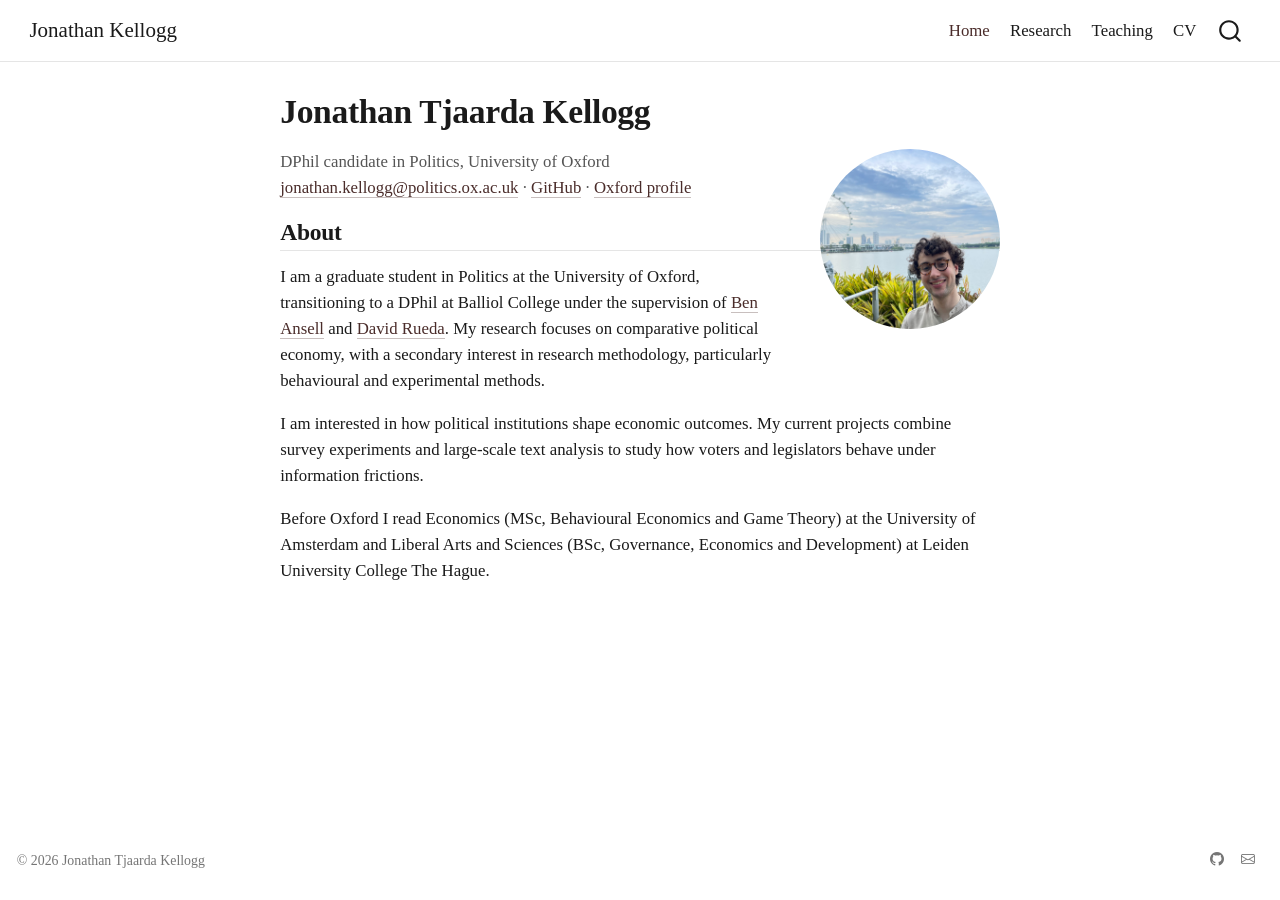
==== docs/index.html @ cf59296a "Academic website" ====
<!DOCTYPE html>
<html xmlns="http://www.w3.org/1999/xhtml" lang="en" xml:lang="en"><head>

<meta charset="utf-8">
<meta name="generator" content="quarto-1.9.38">

<meta name="viewport" content="width=device-width, initial-scale=1.0, user-scalable=yes">


<title>Jonathan Tjaarda Kellogg – Jonathan Kellogg</title>
<style>
/* Default styles provided by pandoc.
** See https://pandoc.org/MANUAL.html#variables-for-html for config info.
*/
code{white-space: pre-wrap;}
span.smallcaps{font-variant: small-caps;}
div.columns{display: flex; gap: min(4vw, 1.5em);}
div.column{flex: auto; overflow-x: auto;}
div.hanging-indent{margin-left: 1.5em; text-indent: -1.5em;}
ul.task-list{list-style: none;}
ul.task-list li input[type="checkbox"] {
  width: 0.8em;
  margin: 0 0.8em 0.2em -1em; /* quarto-specific, see https://github.com/quarto-dev/quarto-cli/issues/4556 */ 
  vertical-align: middle;
}
</style>


<script src="site_libs/quarto-nav/quarto-nav.js"></script>
<script src="site_libs/quarto-nav/headroom.min.js"></script>
<script src="site_libs/clipboard/clipboard.min.js"></script>
<script src="site_libs/quarto-search/autocomplete.umd.js"></script>
<script src="site_libs/quarto-search/fuse.min.js"></script>
<script src="site_libs/quarto-search/quarto-search.js"></script>
<meta name="quarto:offset" content="./">
<script src="site_libs/quarto-html/quarto.js" type="module"></script>
<script src="site_libs/quarto-html/tabsets/tabsets.js" type="module"></script>
<script src="site_libs/quarto-html/popper.min.js"></script>
<script src="site_libs/quarto-html/tippy.umd.min.js"></script>
<script src="site_libs/quarto-html/anchor.min.js"></script>
<link href="site_libs/quarto-html/tippy.css" rel="stylesheet">
<link href="site_libs/quarto-html/quarto-syntax-highlighting-15634bcf2e68342d4ad2dfa704d543f6.css" rel="stylesheet" id="quarto-text-highlighting-styles">
<script src="site_libs/bootstrap/bootstrap.min.js"></script>
<link href="site_libs/bootstrap/bootstrap-icons.css" rel="stylesheet">
<link href="site_libs/bootstrap/bootstrap-21e26d57b449fcd50177f16364b61d61.min.css" rel="stylesheet" append-hash="true" id="quarto-bootstrap" data-mode="light">
<script id="quarto-search-options" type="application/json">{
  "location": "navbar",
  "copy-button": false,
  "collapse-after": 3,
  "panel-placement": "end",
  "type": "overlay",
  "limit": 50,
  "keyboard-shortcut": [
    "f",
    "/",
    "s"
  ],
  "show-item-context": false,
  "language": {
    "search-no-results-text": "No results",
    "search-matching-documents-text": "matching documents",
    "search-copy-link-title": "Copy link to search",
    "search-hide-matches-text": "Hide additional matches",
    "search-more-match-text": "more match in this document",
    "search-more-matches-text": "more matches in this document",
    "search-clear-button-title": "Clear",
    "search-text-placeholder": "",
    "search-detached-cancel-button-title": "Cancel",
    "search-submit-button-title": "Submit",
    "search-label": "Search"
  }
}</script>


<link rel="stylesheet" href="styles.css">
</head>

<body class="nav-fixed fullcontent quarto-light">

<div id="quarto-search-results"></div>
  <header id="quarto-header" class="headroom fixed-top">
    <nav class="navbar navbar-expand-lg " data-bs-theme="dark">
      <div class="navbar-container container-fluid">
      <div class="navbar-brand-container mx-auto">
    <a class="navbar-brand" href="./index.html">
    <span class="navbar-title">Jonathan Kellogg</span>
    </a>
  </div>
            <div id="quarto-search" class="" title="Search"></div>
          <button class="navbar-toggler" type="button" data-bs-toggle="collapse" data-bs-target="#navbarCollapse" aria-controls="navbarCollapse" role="menu" aria-expanded="false" aria-label="Toggle navigation" onclick="if (window.quartoToggleHeadroom) { window.quartoToggleHeadroom(); }">
  <span class="navbar-toggler-icon"></span>
</button>
          <div class="collapse navbar-collapse" id="navbarCollapse">
            <ul class="navbar-nav navbar-nav-scroll ms-auto">
  <li class="nav-item">
    <a class="nav-link active" href="./index.html" aria-current="page"> 
<span class="menu-text">Home</span></a>
  </li>  
  <li class="nav-item">
    <a class="nav-link" href="./research.html"> 
<span class="menu-text">Research</span></a>
  </li>  
  <li class="nav-item">
    <a class="nav-link" href="./teaching.html"> 
<span class="menu-text">Teaching</span></a>
  </li>  
  <li class="nav-item">
    <a class="nav-link" href="./cv.html"> 
<span class="menu-text">CV</span></a>
  </li>  
</ul>
          </div> <!-- /navcollapse -->
            <div class="quarto-navbar-tools">
</div>
      </div> <!-- /container-fluid -->
    </nav>
</header>
<!-- content -->
<div id="quarto-content" class="quarto-container page-columns page-rows-contents page-layout-article page-navbar">
<!-- sidebar -->
<!-- margin-sidebar -->
    
<!-- main -->
<main class="content" id="quarto-document-content">

<header id="title-block-header" class="quarto-title-block default">
<div class="quarto-title">
<h1 class="title">Jonathan Tjaarda Kellogg</h1>
</div>



<div class="quarto-title-meta">

    
  
    
  </div>
  


</header>


<p><img src="profile.jpg" class="profile-image img-fluid" alt="Jonathan Kellogg"></p>
<div class="contact-line">
<p>DPhil candidate in Politics, University of Oxford<br>
<a href="mailto:jonathan.kellogg@politics.ox.ac.uk">jonathan.kellogg@politics.ox.ac.uk</a> · <a href="https://github.com/JonaKelloggDCB">GitHub</a> · <a href="https://www.politics.ox.ac.uk/person/jonathan-tjaarda-kellogg">Oxford profile</a></p>
</div>
<section id="about" class="level2">
<h2 class="anchored" data-anchor-id="about">About</h2>
<p>I am a graduate student in Politics at the University of Oxford, transitioning to a DPhil at Balliol College under the supervision of <a href="https://www.politics.ox.ac.uk/person/ben-ansell">Ben Ansell</a> and <a href="https://www.politics.ox.ac.uk/person/f-david-rueda">David Rueda</a>. My research focuses on comparative political economy, with a secondary interest in research methodology, particularly behavioural and experimental methods.</p>
<p>I am interested in how political institutions shape economic outcomes. My current projects combine survey experiments and large-scale text analysis to study how voters and legislators behave under information frictions.</p>
<p>Before Oxford I read Economics (MSc, Behavioural Economics and Game Theory) at the University of Amsterdam and Liberal Arts and Sciences (BSc, Governance, Economics and Development) at Leiden University College The Hague.</p>


</section>

</main> <!-- /main -->
<script id="quarto-html-after-body" type="application/javascript">
  window.document.addEventListener("DOMContentLoaded", function (event) {
    const icon = "";
    const anchorJS = new window.AnchorJS();
    anchorJS.options = {
      placement: 'right',
      icon: icon
    };
    anchorJS.add('.anchored');
    const isCodeAnnotation = (el) => {
      for (const clz of el.classList) {
        if (clz.startsWith('code-annotation-')) {                     
          return true;
        }
      }
      return false;
    }
    const onCopySuccess = function(e) {
      // button target
      const button = e.trigger;
      // don't keep focus
      button.blur();
      // flash "checked"
      button.classList.add('code-copy-button-checked');
      var currentTitle = button.getAttribute("title");
      button.setAttribute("title", "Copied!");
      let tooltip;
      if (window.bootstrap) {
        button.setAttribute("data-bs-toggle", "tooltip");
        button.setAttribute("data-bs-placement", "left");
        button.setAttribute("data-bs-title", "Copied!");
        tooltip = new bootstrap.Tooltip(button, 
          { trigger: "manual", 
            customClass: "code-copy-button-tooltip",
            offset: [0, -8]});
        tooltip.show();    
      }
      setTimeout(function() {
        if (tooltip) {
          tooltip.hide();
          button.removeAttribute("data-bs-title");
          button.removeAttribute("data-bs-toggle");
          button.removeAttribute("data-bs-placement");
        }
        button.setAttribute("title", currentTitle);
        button.classList.remove('code-copy-button-checked');
      }, 1000);
      // clear code selection
      e.clearSelection();
    }
    const getTextToCopy = function(trigger) {
      const outerScaffold = trigger.parentElement.cloneNode(true);
      const codeEl = outerScaffold.querySelector('code');
      for (const childEl of codeEl.children) {
        if (isCodeAnnotation(childEl)) {
          childEl.remove();
        }
      }
      return codeEl.innerText;
    }
    const clipboard = new window.ClipboardJS('.code-copy-button:not([data-in-quarto-modal])', {
      text: getTextToCopy
    });
    clipboard.on('success', onCopySuccess);
    if (window.document.getElementById('quarto-embedded-source-code-modal')) {
      const clipboardModal = new window.ClipboardJS('.code-copy-button[data-in-quarto-modal]', {
        text: getTextToCopy,
        container: window.document.getElementById('quarto-embedded-source-code-modal')
      });
      clipboardModal.on('success', onCopySuccess);
    }
      var localhostRegex = new RegExp(/^(?:http|https):\/\/localhost\:?[0-9]*\//);
      var mailtoRegex = new RegExp(/^mailto:/);
        var filterRegex = new RegExp('/' + window.location.host + '/');
      var isInternal = (href) => {
          return filterRegex.test(href) || localhostRegex.test(href) || mailtoRegex.test(href);
      }
      // Inspect non-navigation links and adorn them if external
     var links = window.document.querySelectorAll('a[href]:not(.nav-link):not(.navbar-brand):not(.toc-action):not(.sidebar-link):not(.sidebar-item-toggle):not(.pagination-link):not(.no-external):not([aria-hidden]):not(.dropdown-item):not(.quarto-navigation-tool):not(.about-link)');
      for (var i=0; i<links.length; i++) {
        const link = links[i];
        if (!isInternal(link.href)) {
          // undo the damage that might have been done by quarto-nav.js in the case of
          // links that we want to consider external
          if (link.dataset.originalHref !== undefined) {
            link.href = link.dataset.originalHref;
          }
        }
      }
    function tippyHover(el, contentFn, onTriggerFn, onUntriggerFn) {
      const config = {
        allowHTML: true,
        maxWidth: 500,
        delay: 100,
        arrow: false,
        appendTo: function(el) {
            return el.parentElement;
        },
        interactive: true,
        interactiveBorder: 10,
        theme: 'quarto',
        placement: 'bottom-start',
      };
      if (contentFn) {
        config.content = contentFn;
      }
      if (onTriggerFn) {
        config.onTrigger = onTriggerFn;
      }
      if (onUntriggerFn) {
        config.onUntrigger = onUntriggerFn;
      }
      window.tippy(el, config); 
    }
    const noterefs = window.document.querySelectorAll('a[role="doc-noteref"]');
    for (var i=0; i<noterefs.length; i++) {
      const ref = noterefs[i];
      tippyHover(ref, function() {
        // use id or data attribute instead here
        let href = ref.getAttribute('data-footnote-href') || ref.getAttribute('href');
        try { href = new URL(href).hash; } catch {}
        const id = href.replace(/^#\/?/, "");
        const note = window.document.getElementById(id);
        if (note) {
          return note.innerHTML;
        } else {
          return "";
        }
      });
    }
    const xrefs = window.document.querySelectorAll('a.quarto-xref');
    const processXRef = (id, note) => {
      // Strip column container classes
      const stripColumnClz = (el) => {
        el.classList.remove("page-full", "page-columns");
        if (el.children) {
          for (const child of el.children) {
            stripColumnClz(child);
          }
        }
      }
      stripColumnClz(note)
      if (id === null || id.startsWith('sec-')) {
        // Special case sections, only their first couple elements
        const container = document.createElement("div");
        if (note.children && note.children.length > 2) {
          container.appendChild(note.children[0].cloneNode(true));
          for (let i = 1; i < note.children.length; i++) {
            const child = note.children[i];
            if (child.tagName === "P" && child.innerText === "") {
              continue;
            } else {
              container.appendChild(child.cloneNode(true));
              break;
            }
          }
          if (window.Quarto?.typesetMath) {
            window.Quarto.typesetMath(container);
          }
          return container.innerHTML
        } else {
          if (window.Quarto?.typesetMath) {
            window.Quarto.typesetMath(note);
          }
          return note.innerHTML;
        }
      } else {
        // Remove any anchor links if they are present
        const anchorLink = note.querySelector('a.anchorjs-link');
        if (anchorLink) {
          anchorLink.remove();
        }
        if (window.Quarto?.typesetMath) {
          window.Quarto.typesetMath(note);
        }
        if (note.classList.contains("callout")) {
          return note.outerHTML;
        } else {
          return note.innerHTML;
        }
      }
    }
    for (var i=0; i<xrefs.length; i++) {
      const xref = xrefs[i];
      tippyHover(xref, undefined, function(instance) {
        instance.disable();
        let url = xref.getAttribute('href');
        let hash = undefined; 
        if (url.startsWith('#')) {
          hash = url;
        } else {
          try { hash = new URL(url).hash; } catch {}
        }
        if (hash) {
          const id = hash.replace(/^#\/?/, "");
          const note = window.document.getElementById(id);
          if (note !== null) {
            try {
              const html = processXRef(id, note.cloneNode(true));
              instance.setContent(html);
            } finally {
              instance.enable();
              instance.show();
            }
          } else {
            // See if we can fetch this
            fetch(url.split('#')[0])
            .then(res => res.text())
            .then(html => {
              const parser = new DOMParser();
              const htmlDoc = parser.parseFromString(html, "text/html");
              const note = htmlDoc.getElementById(id);
              if (note !== null) {
                const html = processXRef(id, note);
                instance.setContent(html);
              } 
            }).finally(() => {
              instance.enable();
              instance.show();
            });
          }
        } else {
          // See if we can fetch a full url (with no hash to target)
          // This is a special case and we should probably do some content thinning / targeting
          fetch(url)
          .then(res => res.text())
          .then(html => {
            const parser = new DOMParser();
            const htmlDoc = parser.parseFromString(html, "text/html");
            const note = htmlDoc.querySelector('main.content');
            if (note !== null) {
              // This should only happen for chapter cross references
              // (since there is no id in the URL)
              // remove the first header
              if (note.children.length > 0 && note.children[0].tagName === "HEADER") {
                note.children[0].remove();
              }
              const html = processXRef(null, note);
              instance.setContent(html);
            } 
          }).finally(() => {
            instance.enable();
            instance.show();
          });
        }
      }, function(instance) {
      });
    }
        let selectedAnnoteEl;
        const selectorForAnnotation = ( cell, annotation) => {
          let cellAttr = 'data-code-cell="' + cell + '"';
          let lineAttr = 'data-code-annotation="' +  annotation + '"';
          const selector = 'span[' + cellAttr + '][' + lineAttr + ']';
          return selector;
        }
        const selectCodeLines = (annoteEl) => {
          const doc = window.document;
          const targetCell = annoteEl.getAttribute("data-target-cell");
          const targetAnnotation = annoteEl.getAttribute("data-target-annotation");
          const annoteSpan = window.document.querySelector(selectorForAnnotation(targetCell, targetAnnotation));
          const lines = annoteSpan.getAttribute("data-code-lines").split(",");
          const lineIds = lines.map((line) => {
            return targetCell + "-" + line;
          })
          let top = null;
          let height = null;
          let parent = null;
          if (lineIds.length > 0) {
              //compute the position of the single el (top and bottom and make a div)
              const el = window.document.getElementById(lineIds[0]);
              top = el.offsetTop;
              height = el.offsetHeight;
              parent = el.parentElement.parentElement;
            if (lineIds.length > 1) {
              const lastEl = window.document.getElementById(lineIds[lineIds.length - 1]);
              const bottom = lastEl.offsetTop + lastEl.offsetHeight;
              height = bottom - top;
            }
            if (top !== null && height !== null && parent !== null) {
              // cook up a div (if necessary) and position it 
              let div = window.document.getElementById("code-annotation-line-highlight");
              if (div === null) {
                div = window.document.createElement("div");
                div.setAttribute("id", "code-annotation-line-highlight");
                div.style.position = 'absolute';
                parent.appendChild(div);
              }
              div.style.top = top - 2 + "px";
              div.style.height = height + 4 + "px";
              div.style.left = 0;
              let gutterDiv = window.document.getElementById("code-annotation-line-highlight-gutter");
              if (gutterDiv === null) {
                gutterDiv = window.document.createElement("div");
                gutterDiv.setAttribute("id", "code-annotation-line-highlight-gutter");
                gutterDiv.style.position = 'absolute';
                const codeCell = window.document.getElementById(targetCell);
                const gutter = codeCell.querySelector('.code-annotation-gutter');
                gutter.appendChild(gutterDiv);
              }
              gutterDiv.style.top = top - 2 + "px";
              gutterDiv.style.height = height + 4 + "px";
            }
            selectedAnnoteEl = annoteEl;
          }
        };
        const unselectCodeLines = () => {
          const elementsIds = ["code-annotation-line-highlight", "code-annotation-line-highlight-gutter"];
          elementsIds.forEach((elId) => {
            const div = window.document.getElementById(elId);
            if (div) {
              div.remove();
            }
          });
          selectedAnnoteEl = undefined;
        };
          // Handle positioning of the toggle
      window.addEventListener(
        "resize",
        throttle(() => {
          elRect = undefined;
          if (selectedAnnoteEl) {
            selectCodeLines(selectedAnnoteEl);
          }
        }, 10)
      );
      function throttle(fn, ms) {
      let throttle = false;
      let timer;
        return (...args) => {
          if(!throttle) { // first call gets through
              fn.apply(this, args);
              throttle = true;
          } else { // all the others get throttled
              if(timer) clearTimeout(timer); // cancel #2
              timer = setTimeout(() => {
                fn.apply(this, args);
                timer = throttle = false;
              }, ms);
          }
        };
      }
        // Attach click handler to the DT
        const annoteDls = window.document.querySelectorAll('dt[data-target-cell]');
        for (const annoteDlNode of annoteDls) {
          annoteDlNode.addEventListener('click', (event) => {
            const clickedEl = event.target;
            if (clickedEl !== selectedAnnoteEl) {
              unselectCodeLines();
              const activeEl = window.document.querySelector('dt[data-target-cell].code-annotation-active');
              if (activeEl) {
                activeEl.classList.remove('code-annotation-active');
              }
              selectCodeLines(clickedEl);
              clickedEl.classList.add('code-annotation-active');
            } else {
              // Unselect the line
              unselectCodeLines();
              clickedEl.classList.remove('code-annotation-active');
            }
          });
        }
    const findCites = (el) => {
      const parentEl = el.parentElement;
      if (parentEl) {
        const cites = parentEl.dataset.cites;
        if (cites) {
          return {
            el,
            cites: cites.split(' ')
          };
        } else {
          return findCites(el.parentElement)
        }
      } else {
        return undefined;
      }
    };
    var bibliorefs = window.document.querySelectorAll('a[role="doc-biblioref"]');
    for (var i=0; i<bibliorefs.length; i++) {
      const ref = bibliorefs[i];
      const citeInfo = findCites(ref);
      if (citeInfo) {
        tippyHover(citeInfo.el, function() {
          var popup = window.document.createElement('div');
          citeInfo.cites.forEach(function(cite) {
            var citeDiv = window.document.createElement('div');
            citeDiv.classList.add('hanging-indent');
            citeDiv.classList.add('csl-entry');
            var biblioDiv = window.document.getElementById('ref-' + cite);
            if (biblioDiv) {
              citeDiv.innerHTML = biblioDiv.innerHTML;
            }
            popup.appendChild(citeDiv);
          });
          return popup.innerHTML;
        });
      }
    }
  });
  </script>
</div> <!-- /content -->
<footer class="footer">
  <div class="nav-footer">
    <div class="nav-footer-left">
<p>© 2026 Jonathan Tjaarda Kellogg</p>
</div>   
    <div class="nav-footer-center">
      &nbsp;
    </div>
    <div class="nav-footer-right">
      <ul class="footer-items list-unstyled">
    <li class="nav-item compact">
    <a class="nav-link" href="https://github.com/JonaKelloggDCB">
      <i class="bi bi-github" role="img">
</i> 
    </a>
  </li>  
    <li class="nav-item compact">
    <a class="nav-link" href="mailto:jonathan.kellogg@politics.ox.ac.uk">
      <i class="bi bi-envelope" role="img">
</i> 
    </a>
  </li>  
</ul>
    </div>
  </div>
</footer>




</body></html>
---- docs/site_libs/quarto-html/tippy.css ----
.tippy-box[data-animation=fade][data-state=hidden]{opacity:0}[data-tippy-root]{max-width:calc(100vw - 10px)}.tippy-box{position:relative;background-color:#333;color:#fff;border-radius:4px;font-size:14px;line-height:1.4;white-space:normal;outline:0;transition-property:transform,visibility,opacity}.tippy-box[data-placement^=top]>.tippy-arrow{bottom:0}.tippy-box[data-placement^=top]>.tippy-arrow:before{bottom:-7px;left:0;border-width:8px 8px 0;border-top-color:initial;transform-origin:center top}.tippy-box[data-placement^=bottom]>.tippy-arrow{top:0}.tippy-box[data-placement^=bottom]>.tippy-arrow:before{top:-7px;left:0;border-width:0 8px 8px;border-bottom-color:initial;transform-origin:center bottom}.tippy-box[data-placement^=left]>.tippy-arrow{right:0}.tippy-box[data-placement^=left]>.tippy-arrow:before{border-width:8px 0 8px 8px;border-left-color:initial;right:-7px;transform-origin:center left}.tippy-box[data-placement^=right]>.tippy-arrow{left:0}.tippy-box[data-placement^=right]>.tippy-arrow:before{left:-7px;border-width:8px 8px 8px 0;border-right-color:initial;transform-origin:center right}.tippy-box[data-inertia][data-state=visible]{transition-timing-function:cubic-bezier(.54,1.5,.38,1.11)}.tippy-arrow{width:16px;height:16px;color:#333}.tippy-arrow:before{content:"";position:absolute;border-color:transparent;border-style:solid}.tippy-content{position:relative;padding:5px 9px;z-index:1}
---- docs/site_libs/quarto-html/quarto-syntax-highlighting-15634bcf2e68342d4ad2dfa704d543f6.css ----
/* quarto syntax highlight colors */
:root {
  --quarto-hl-ot-color: #003B4F;
  --quarto-hl-at-color: #657422;
  --quarto-hl-ss-color: #20794D;
  --quarto-hl-an-color: #5E5E5E;
  --quarto-hl-fu-color: #4758AB;
  --quarto-hl-st-color: #20794D;
  --quarto-hl-cf-color: #003B4F;
  --quarto-hl-op-color: #5E5E5E;
  --quarto-hl-er-color: #AD0000;
  --quarto-hl-bn-color: #AD0000;
  --quarto-hl-al-color: #AD0000;
  --quarto-hl-va-color: #111111;
  --quarto-hl-bu-color: inherit;
  --quarto-hl-ex-color: inherit;
  --quarto-hl-pp-color: #AD0000;
  --quarto-hl-in-color: #5E5E5E;
  --quarto-hl-vs-color: #20794D;
  --quarto-hl-wa-color: #5E5E5E;
  --quarto-hl-do-color: #5E5E5E;
  --quarto-hl-im-color: #00769E;
  --quarto-hl-ch-color: #20794D;
  --quarto-hl-dt-color: #AD0000;
  --quarto-hl-fl-color: #AD0000;
  --quarto-hl-co-color: #5E5E5E;
  --quarto-hl-cv-color: #5E5E5E;
  --quarto-hl-cn-color: #8f5902;
  --quarto-hl-sc-color: #5E5E5E;
  --quarto-hl-dv-color: #AD0000;
  --quarto-hl-kw-color: #003B4F;
}

/* other quarto variables */
:root {
  --quarto-font-monospace: SFMono-Regular, Menlo, Monaco, Consolas, "Liberation Mono", "Courier New", monospace;
}

/* syntax highlight based on Pandoc's rules */
pre > code.sourceCode > span {
  color: #003B4F;
}

code.sourceCode > span {
  color: #003B4F;
}

div.sourceCode,
div.sourceCode pre.sourceCode {
  color: #003B4F;
}

/* Normal */
code span {
  color: #003B4F;
}

/* Alert */
code span.al {
  color: #AD0000;
  font-style: inherit;
}

/* Annotation */
code span.an {
  color: #5E5E5E;
  font-style: inherit;
}

/* Attribute */
code span.at {
  color: #657422;
  font-style: inherit;
}

/* BaseN */
code span.bn {
  color: #AD0000;
  font-style: inherit;
}

/* BuiltIn */
code span.bu {
  font-style: inherit;
}

/* ControlFlow */
code span.cf {
  color: #003B4F;
  font-weight: bold;
  font-style: inherit;
}

/* Char */
code span.ch {
  color: #20794D;
  font-style: inherit;
}

/* Constant */
code span.cn {
  color: #8f5902;
  font-style: inherit;
}

/* Comment */
code span.co {
  color: #5E5E5E;
  font-style: inherit;
}

/* CommentVar */
code span.cv {
  color: #5E5E5E;
  font-style: italic;
}

/* Documentation */
code span.do {
  color: #5E5E5E;
  font-style: italic;
}

/* DataType */
code span.dt {
  color: #AD0000;
  font-style: inherit;
}

/* DecVal */
code span.dv {
  color: #AD0000;
  font-style: inherit;
}

/* Error */
code span.er {
  color: #AD0000;
  font-style: inherit;
}

/* Extension */
code span.ex {
  font-style: inherit;
}

/* Float */
code span.fl {
  color: #AD0000;
  font-style: inherit;
}

/* Function */
code span.fu {
  color: #4758AB;
  font-style: inherit;
}

/* Import */
code span.im {
  color: #00769E;
  font-style: inherit;
}

/* Information */
code span.in {
  color: #5E5E5E;
  font-style: inherit;
}

/* Keyword */
code span.kw {
  color: #003B4F;
  font-weight: bold;
  font-style: inherit;
}

/* Operator */
code span.op {
  color: #5E5E5E;
  font-style: inherit;
}

/* Other */
code span.ot {
  color: #003B4F;
  font-style: inherit;
}

/* Preprocessor */
code span.pp {
  color: #AD0000;
  font-style: inherit;
}

/* SpecialChar */
code span.sc {
  color: #5E5E5E;
  font-style: inherit;
}

/* SpecialString */
code span.ss {
  color: #20794D;
  font-style: inherit;
}

/* String */
code span.st {
  color: #20794D;
  font-style: inherit;
}

/* Variable */
code span.va {
  color: #111111;
  font-style: inherit;
}

/* VerbatimString */
code span.vs {
  color: #20794D;
  font-style: inherit;
}

/* Warning */
code span.wa {
  color: #5E5E5E;
  font-style: italic;
}

.prevent-inlining {
  content: "</";
}

/*# sourceMappingURL=f23921c56f73e400b49028c9186a1aa0.css.map */
---- docs/styles.css ----
/* Extra CSS that doesn't need SCSS variables */
.contact-line {
  margin-top: 0.5rem;
  color: #555;
}
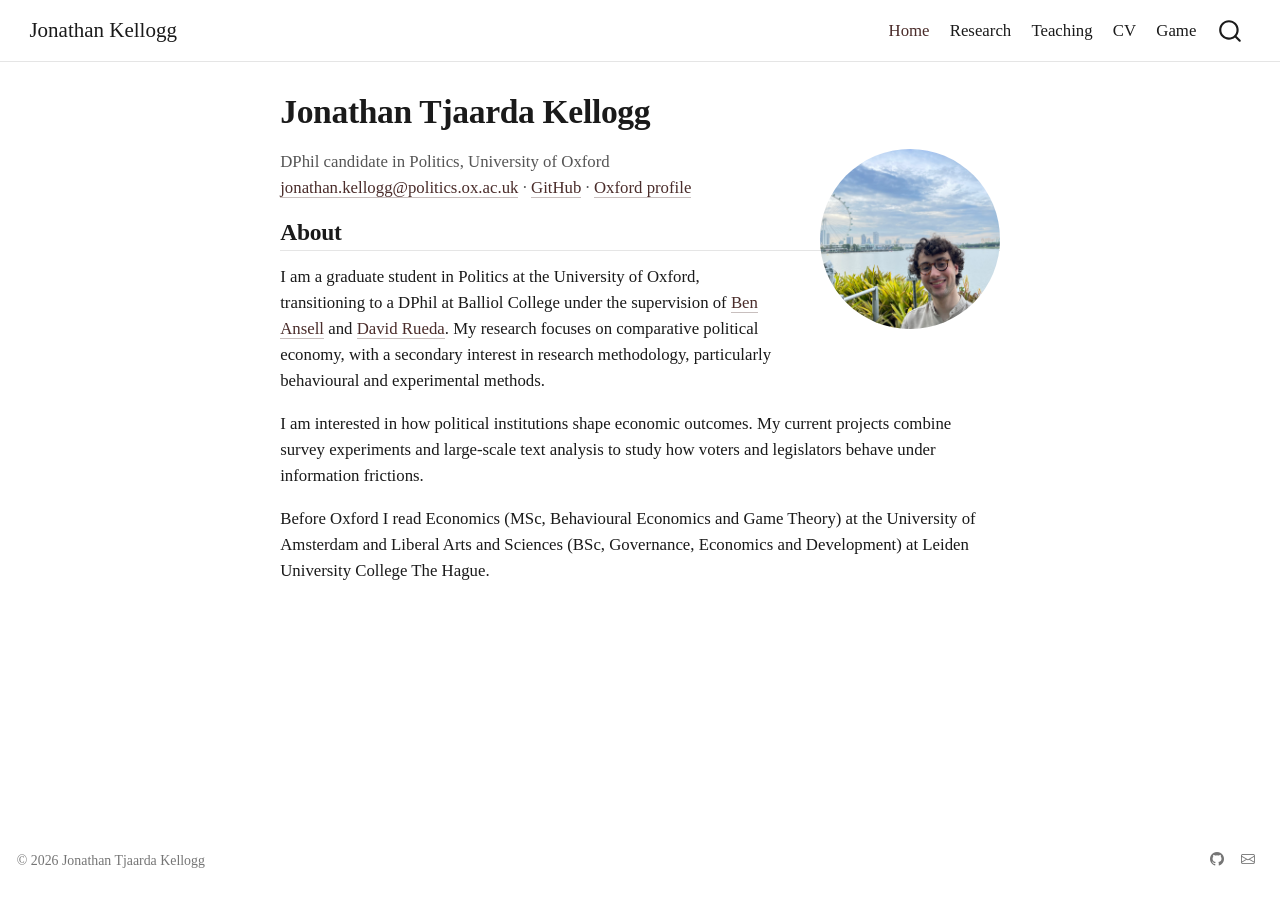
==== commit bafffb95: "Add Pin the Headline approval-curve game with 8 leader levels Co-Authored-By: Claude Fable 5 <norepl" ====
--- a/docs/index.html
+++ b/docs/index.html
@@ -108,6 +108,10 @@
     <a class="nav-link" href="./cv.html"> 
 <span class="menu-text">CV</span></a>
   </li>  
+  <li class="nav-item">
+    <a class="nav-link" href="./game.html"> 
+<span class="menu-text">Game</span></a>
+  </li>  
 </ul>
           </div> <!-- /navcollapse -->
             <div class="quarto-navbar-tools">
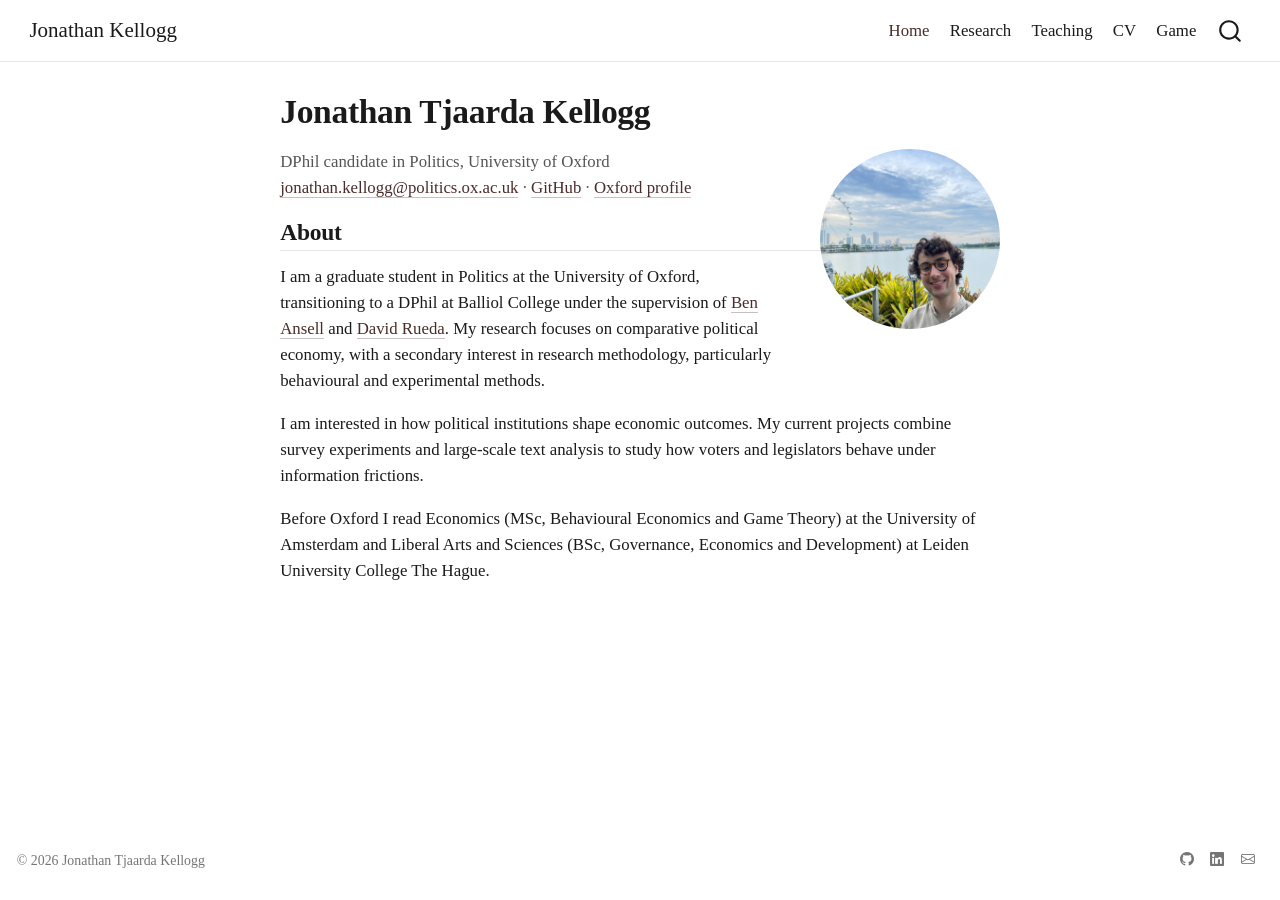
==== commit ccb32e5e: "Add LinkedIn icon to site footer Co-Authored-By: Claude Opus 4.8 <noreply@anthropic.com>" ====
--- a/docs/index.html
+++ b/docs/index.html
@@ -579,6 +579,12 @@
     </a>
   </li>  
     <li class="nav-item compact">
+    <a class="nav-link" href="https://www.linkedin.com/in/jonathan-kellogg-de-cock-buning-73a220220/">
+      <i class="bi bi-linkedin" role="img">
+</i> 
+    </a>
+  </li>  
+    <li class="nav-item compact">
     <a class="nav-link" href="mailto:jonathan.kellogg@politics.ox.ac.uk">
       <i class="bi bi-envelope" role="img">
 </i> 
